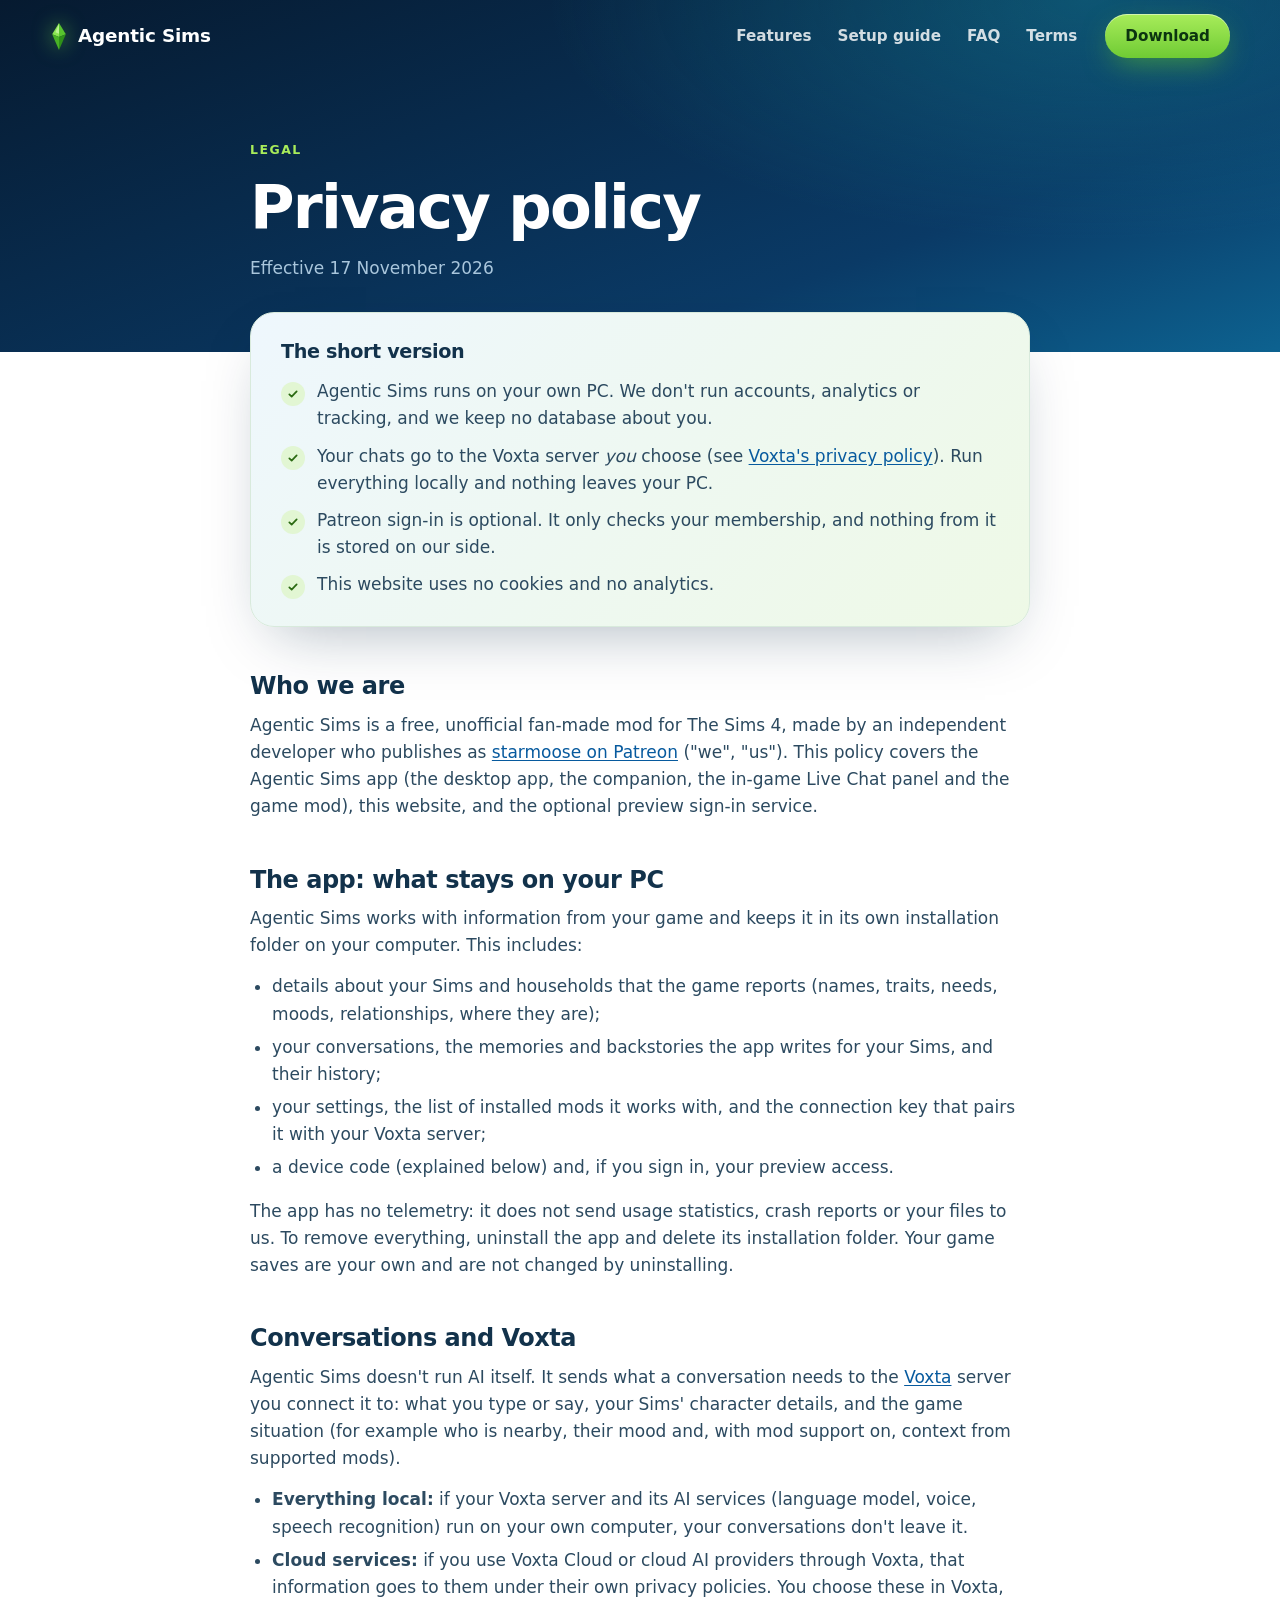
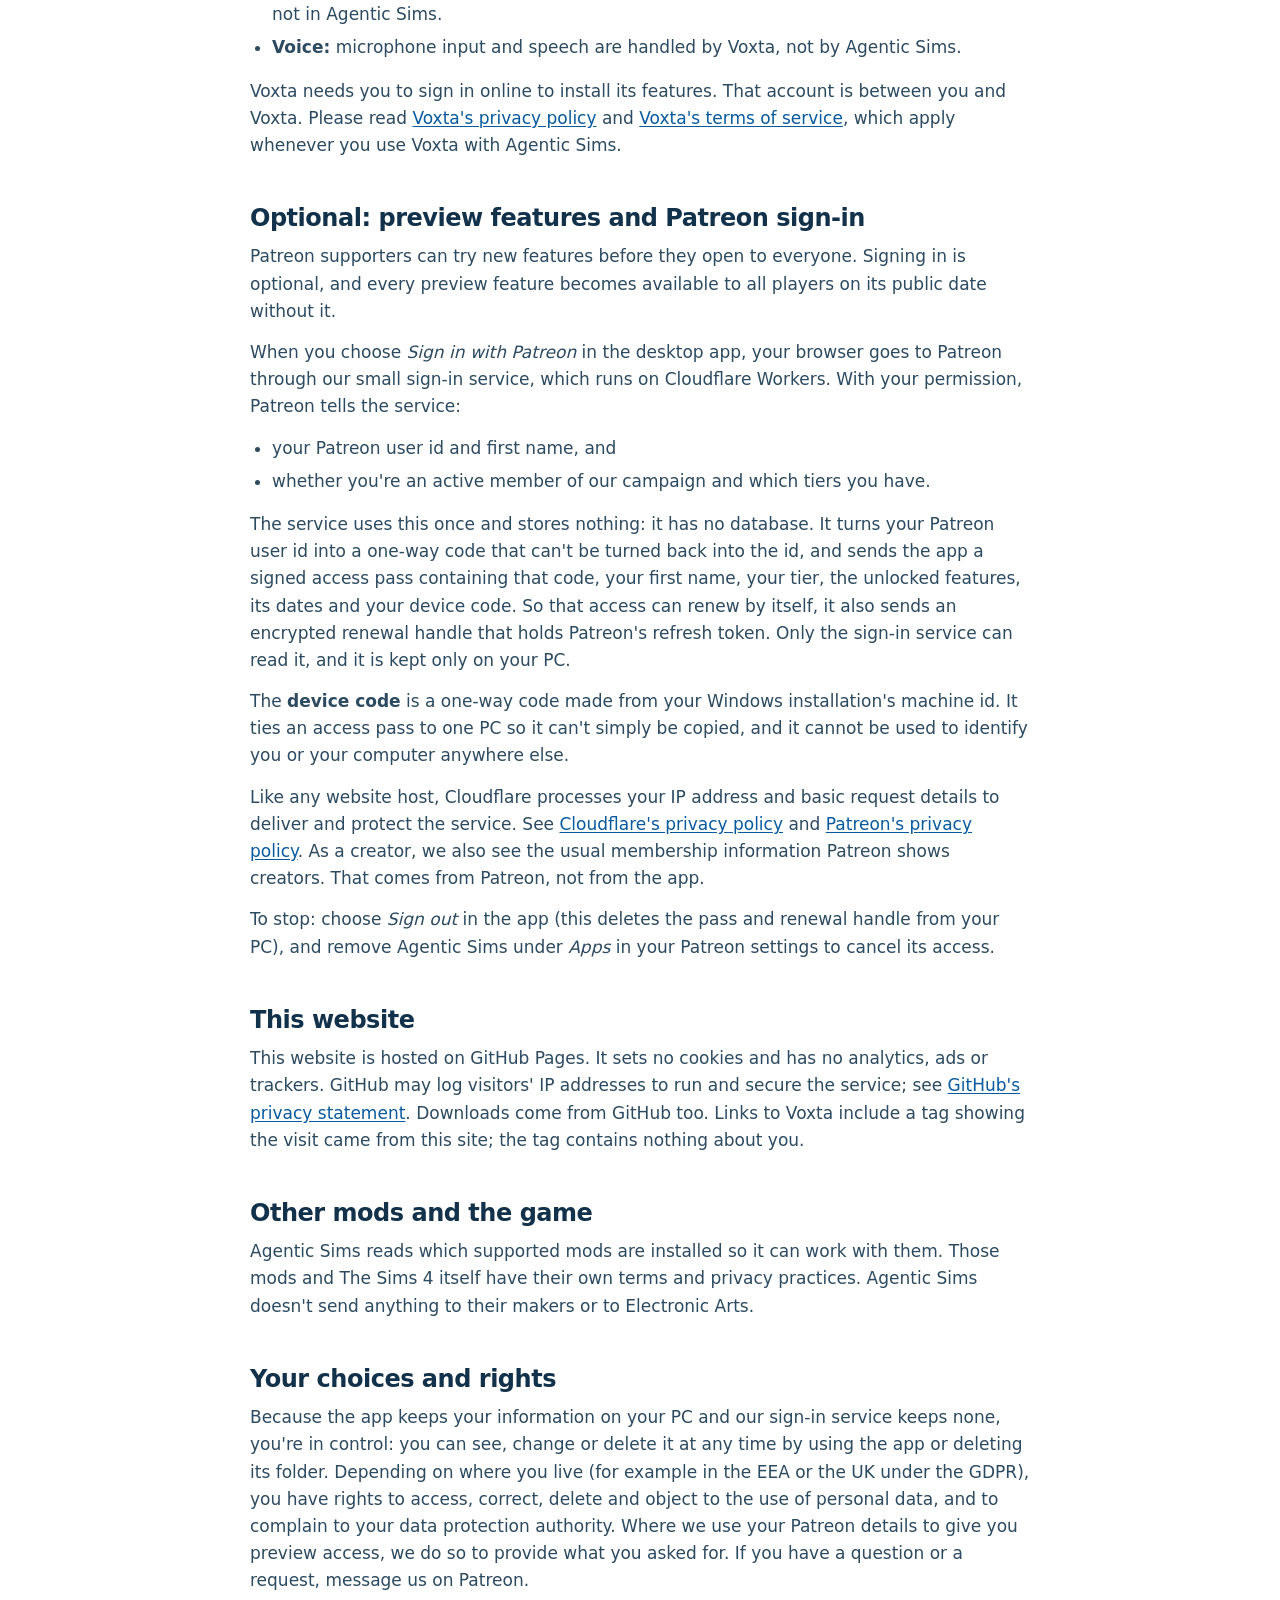
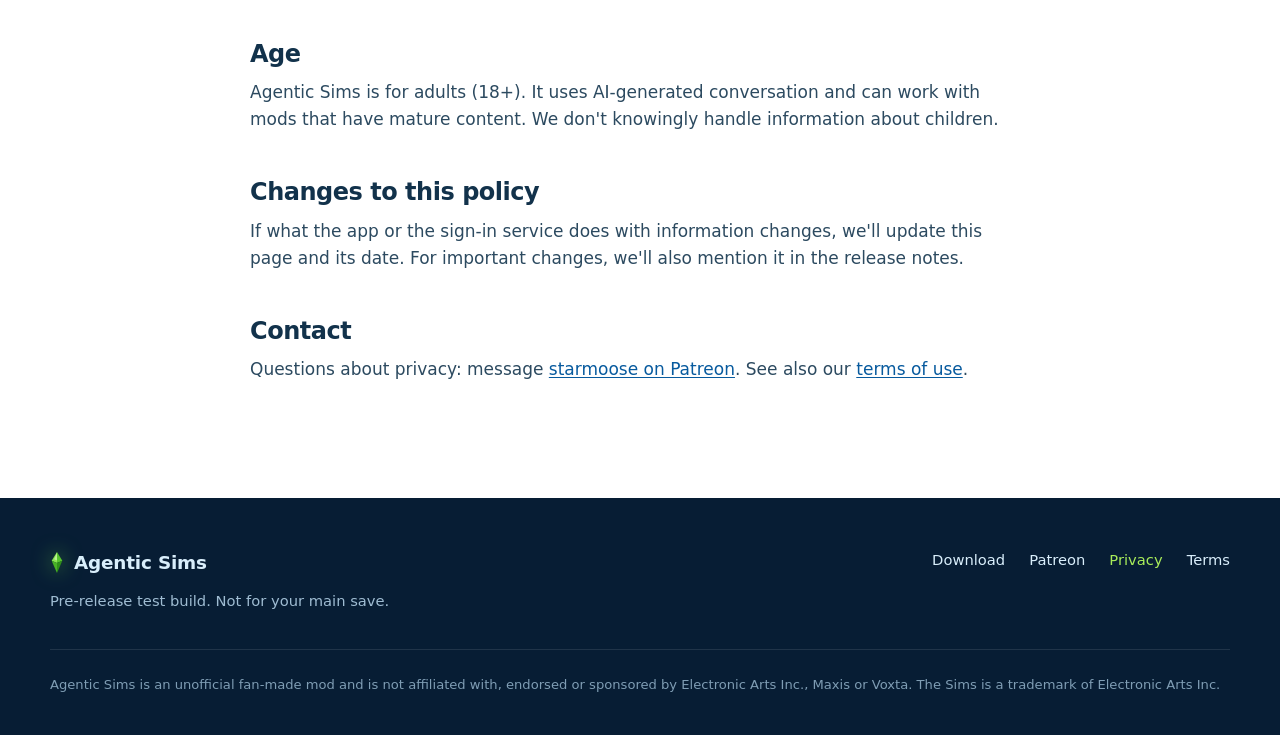
==== privacy.html @ 23221459 "Update website" ====
<!doctype html>
<html lang="en">
<head>
<meta charset="utf-8">
<meta name="viewport" content="width=device-width, initial-scale=1">
<title>Privacy policy · Agentic Sims</title>
<meta name="description" content="What Agentic Sims, its website and its optional Patreon sign-in do with your information. In short: the app runs on your PC and we keep no database about you.">
<meta name="theme-color" content="#082440">
<link rel="canonical" href="https://seeingterra.github.io/agentic-sims/privacy.html">
<link rel="icon" href="assets/gem.svg" type="image/svg+xml">
<link rel="stylesheet" href="styles.css?v=33a78b57ee">
<script src="script.js?v=b0cff33629" defer></script>
</head>
<body class="doc-page">
<a class="skip" href="#main">Skip to content</a>

<header class="nav scrolled" id="top">
 <div class="wrap nav-row">
  <a class="brand" href="./" aria-label="Agentic Sims home">
   <img src="assets/gem.svg" alt="" width="18" height="27">
   <span>Agentic Sims</span>
  </a>
  <nav aria-label="Sections">
   <a href="./#features">Features</a>
   <a href="./#download">Setup guide</a>
   <a href="./#faq">FAQ</a>
   <a href="terms.html">Terms</a>
  </nav>
  <a class="btn btn-hero btn-small" href="./#download">Download</a>
 </div>
</header>

<main id="main">
 <section class="doc-hero">
  <div class="wrap doc-wrap">
   <p class="eyebrow eyebrow-light">Legal</p>
   <h1>Privacy policy</h1>
   <p class="doc-meta">Effective 17 November 2026</p>
  </div>
 </section>

 <article class="wrap doc-wrap doc">
  <aside class="doc-summary">
   <h2>The short version</h2>
   <ul class="ticks">
    <li>Agentic Sims runs on your own PC. We don't run accounts, analytics or tracking, and we keep no database about you.</li>
    <li>Your chats go to the Voxta server <em>you</em> choose (see <a href="https://voxta.ai/privacy" rel="noopener" target="_blank">Voxta's privacy policy</a>). Run everything locally and nothing leaves your PC.</li>
    <li>Patreon sign-in is optional. It only checks your membership, and nothing from it is stored on our side.</li>
    <li>This website uses no cookies and no analytics.</li>
   </ul>
  </aside>

  <h2 id="who">Who we are</h2>
  <p>Agentic Sims is a free, unofficial fan-made mod for The Sims 4, made by an independent developer who publishes as <a href="https://www.patreon.com/starmoose/" rel="noopener">starmoose on Patreon</a> ("we", "us"). This policy covers the Agentic Sims app (the desktop app, the companion, the in-game Live Chat panel and the game mod), this website, and the optional preview sign-in service.</p>

  <h2 id="app">The app: what stays on your PC</h2>
  <p>Agentic Sims works with information from your game and keeps it in its own installation folder on your computer. This includes:</p>
  <ul>
   <li>details about your Sims and households that the game reports (names, traits, needs, moods, relationships, where they are);</li>
   <li>your conversations, the memories and backstories the app writes for your Sims, and their history;</li>
   <li>your settings, the list of installed mods it works with, and the connection key that pairs it with your Voxta server;</li>
   <li>a device code (explained below) and, if you sign in, your preview access.</li>
  </ul>
  <p>The app has no telemetry: it does not send usage statistics, crash reports or your files to us. To remove everything, uninstall the app and delete its installation folder. Your game saves are your own and are not changed by uninstalling.</p>

  <h2 id="voxta">Conversations and Voxta</h2>
  <p>Agentic Sims doesn't run AI itself. It sends what a conversation needs to the <a href="https://voxta.ai/?utm_source=agentic-sims&amp;utm_medium=referral&amp;utm_campaign=agentic-sims-site&amp;utm_content=privacy" rel="noopener" target="_blank">Voxta</a> server you connect it to: what you type or say, your Sims' character details, and the game situation (for example who is nearby, their mood and, with mod support on, context from supported mods).</p>
  <ul>
   <li><strong>Everything local:</strong> if your Voxta server and its AI services (language model, voice, speech recognition) run on your own computer, your conversations don't leave it.</li>
   <li><strong>Cloud services:</strong> if you use Voxta Cloud or cloud AI providers through Voxta, that information goes to them under their own privacy policies. You choose these in Voxta, not in Agentic Sims.</li>
   <li><strong>Voice:</strong> microphone input and speech are handled by Voxta, not by Agentic Sims.</li>
  </ul>
  <p>Voxta needs you to sign in online to install its features. That account is between you and Voxta. Please read <a href="https://voxta.ai/privacy" rel="noopener" target="_blank">Voxta's privacy policy</a> and <a href="https://voxta.ai/terms" rel="noopener" target="_blank">Voxta's terms of service</a>, which apply whenever you use Voxta with Agentic Sims.</p>

  <h2 id="previews">Optional: preview features and Patreon sign-in</h2>
  <p>Patreon supporters can try new features before they open to everyone. Signing in is optional, and every preview feature becomes available to all players on its public date without it.</p>
  <p>When you choose <em>Sign in with Patreon</em> in the desktop app, your browser goes to Patreon through our small sign-in service, which runs on Cloudflare Workers. With your permission, Patreon tells the service:</p>
  <ul>
   <li>your Patreon user id and first name, and</li>
   <li>whether you're an active member of our campaign and which tiers you have.</li>
  </ul>
  <p>The service uses this once and stores nothing: it has no database. It turns your Patreon user id into a one-way code that can't be turned back into the id, and sends the app a signed access pass containing that code, your first name, your tier, the unlocked features, its dates and your device code. So that access can renew by itself, it also sends an encrypted renewal handle that holds Patreon's refresh token. Only the sign-in service can read it, and it is kept only on your PC.</p>
  <p>The <strong>device code</strong> is a one-way code made from your Windows installation's machine id. It ties an access pass to one PC so it can't simply be copied, and it cannot be used to identify you or your computer anywhere else.</p>
  <p>Like any website host, Cloudflare processes your IP address and basic request details to deliver and protect the service. See <a href="https://www.cloudflare.com/privacypolicy/" rel="noopener" target="_blank">Cloudflare's privacy policy</a> and <a href="https://privacy.patreon.com/" rel="noopener" target="_blank">Patreon's privacy policy</a>. As a creator, we also see the usual membership information Patreon shows creators. That comes from Patreon, not from the app.</p>
  <p>To stop: choose <em>Sign out</em> in the app (this deletes the pass and renewal handle from your PC), and remove Agentic Sims under <em>Apps</em> in your Patreon settings to cancel its access.</p>

  <h2 id="website">This website</h2>
  <p>This website is hosted on GitHub Pages. It sets no cookies and has no analytics, ads or trackers. GitHub may log visitors' IP addresses to run and secure the service; see <a href="https://docs.github.com/site-policy/privacy-policies/github-general-privacy-statement" rel="noopener" target="_blank">GitHub's privacy statement</a>. Downloads come from GitHub too. Links to Voxta include a tag showing the visit came from this site; the tag contains nothing about you.</p>

  <h2 id="mods">Other mods and the game</h2>
  <p>Agentic Sims reads which supported mods are installed so it can work with them. Those mods and The Sims 4 itself have their own terms and privacy practices. Agentic Sims doesn't send anything to their makers or to Electronic Arts.</p>

  <h2 id="rights">Your choices and rights</h2>
  <p>Because the app keeps your information on your PC and our sign-in service keeps none, you're in control: you can see, change or delete it at any time by using the app or deleting its folder. Depending on where you live (for example in the EEA or the UK under the GDPR), you have rights to access, correct, delete and object to the use of personal data, and to complain to your data protection authority. Where we use your Patreon details to give you preview access, we do so to provide what you asked for. If you have a question or a request, message us on Patreon.</p>

  <h2 id="age">Age</h2>
  <p>Agentic Sims is for adults (18+). It uses AI-generated conversation and can work with mods that have mature content. We don't knowingly handle information about children.</p>

  <h2 id="changes">Changes to this policy</h2>
  <p>If what the app or the sign-in service does with information changes, we'll update this page and its date. For important changes, we'll also mention it in the release notes.</p>

  <h2 id="contact">Contact</h2>
  <p>Questions about privacy: message <a href="https://www.patreon.com/starmoose/" rel="noopener">starmoose on Patreon</a>. See also our <a href="terms.html">terms of use</a>.</p>
 </article>
</main>

<footer class="footer">
 <div class="wrap footer-row">
  <div>
   <a class="brand" href="./"><img src="assets/gem.svg" alt="" width="14" height="21"><span>Agentic Sims</span></a>
   <p>Pre-release test build. Not for your main save.</p>
  </div>
  <nav aria-label="Footer">
   <a href="./#download">Download</a>
   <a href="https://www.patreon.com/starmoose/" rel="noopener">Patreon</a>
   <a href="privacy.html" aria-current="page">Privacy</a>
   <a href="terms.html">Terms</a>
  </nav>
 </div>
 <p class="wrap legal">Agentic Sims is an unofficial fan-made mod and is not affiliated with, endorsed or sponsored by Electronic Arts Inc., Maxis or Voxta. The Sims is a trademark of Electronic Arts Inc.</p>
</footer>
</body>
</html>
---- styles.css ----
/* Agentic Sims landing page. Same palette as the app: night-sky blues, white cards, plumbob green for "go". */
:root {
  --night: #071d34;
  --deep: #0a3a66;
  --blue: #0b74c4;
  --blue-dark: #075a9e;
  --teal: #18a9b5;
  --green: #6fcb34;
  --green-light: #a8ec5a;
  --green-ink: #0c3410;
  --ink: #12324b;
  --muted: #4f6d83;
  --line: #d5e6f2;
  --cloud: #f3f8fc;
  --white: #ffffff;
  --radius: 24px;
  --shadow: 0 24px 60px -24px rgba(8, 36, 64, .35);
  --font: "Segoe UI Variable Text", "Segoe UI", system-ui, -apple-system, "Helvetica Neue", Arial, sans-serif;
  --display: "Segoe UI Variable Display", "Segoe UI", system-ui, -apple-system, "Helvetica Neue", Arial, sans-serif;
  color-scheme: light;
}

* { box-sizing: border-box; }
html { scroll-behavior: smooth; scroll-padding-top: 84px; }
body { margin: 0; font: 17px/1.6 var(--font); color: var(--ink); background: var(--white); -webkit-font-smoothing: antialiased; overflow-x: hidden; }
img { max-width: 100%; height: auto; display: block; }
a { color: var(--blue); }
h1, h2, h3 { font-family: var(--display); line-height: 1.1; margin: 0; letter-spacing: -.02em; text-wrap: balance; }
h2 { font-size: clamp(2rem, 4.2vw, 3.1rem); }
h3 { font-size: 1.2rem; letter-spacing: -.01em; }
p { margin: 0; }
code { font-size: .92em; background: #e6f0f8; padding: .1em .4em; border-radius: 6px; }
:focus-visible { outline: 3px solid #7cc4f2; outline-offset: 3px; border-radius: 8px; }

.wrap { width: min(1180px, 100% - 40px); margin-inline: auto; }
.skip { position: absolute; left: -999px; top: 8px; background: var(--white); padding: 8px 14px; border-radius: 10px; z-index: 100; }
.skip:focus { left: 12px; }

/* Buttons */
.btn { display: inline-flex; align-items: center; gap: 10px; padding: 15px 28px; border-radius: 999px; font-weight: 700; text-decoration: none; font-size: 1rem; transition: transform .18s ease, box-shadow .18s ease, background .18s ease; white-space: nowrap; }
.btn svg { width: 20px; height: 20px; fill: none; stroke: currentColor; stroke-width: 2.2; stroke-linecap: round; stroke-linejoin: round; }
.btn:hover { transform: translateY(-2px); }
.btn:active { transform: translateY(0) scale(.98); }
.btn-hero { background: linear-gradient(#a8ec5a, #6fcb34); color: var(--green-ink); box-shadow: 0 10px 30px -8px rgba(95, 192, 43, .7), inset 0 1px 0 rgba(255, 255, 255, .5); }
.btn-hero:hover { background: linear-gradient(#b9f46f, #7bd63e); box-shadow: 0 14px 36px -8px rgba(95, 192, 43, .85), inset 0 1px 0 rgba(255, 255, 255, .5); }
.btn-ghost { color: var(--white); background: rgba(255, 255, 255, .1); box-shadow: inset 0 0 0 1.5px rgba(255, 255, 255, .35); }
.btn-ghost:hover { background: rgba(255, 255, 255, .18); }
.btn-quiet { background: #e3f0fa; color: #0e5a8f; }
.btn-quiet:hover { background: #d0e6f7; }
.btn-patreon { background: linear-gradient(#0b74c4, #075a9e); color: var(--white); box-shadow: 0 10px 26px -10px rgba(11, 116, 196, .8); }
.btn-patreon:hover { background: linear-gradient(#0a69b3, #064e8a); }
.btn-small { padding: 10px 20px; font-size: .95rem; }

.eyebrow { text-transform: uppercase; letter-spacing: .12em; font-size: .78rem; font-weight: 700; color: var(--blue); margin-bottom: 14px; }
.eyebrow-light { color: var(--green-light); }

/* Navigation */
.nav { position: fixed; inset: 0 0 auto; z-index: 50; transition: background .25s ease, box-shadow .25s ease, backdrop-filter .25s ease; }
.nav-row { display: flex; align-items: center; gap: 28px; height: 72px; }
.brand { display: inline-flex; align-items: center; gap: 10px; color: var(--white); text-decoration: none; font-family: var(--display); font-weight: 700; font-size: 1.15rem; letter-spacing: -.01em; }
.brand img { filter: drop-shadow(0 0 10px rgba(124, 240, 74, .6)); }
.nav nav { display: flex; gap: 26px; margin-left: auto; }
.nav nav a { color: rgba(255, 255, 255, .82); text-decoration: none; font-weight: 600; font-size: .95rem; }
.nav nav a:hover { color: var(--white); }
.nav.scrolled { background: rgba(7, 29, 52, .82); backdrop-filter: blur(14px) saturate(1.4); box-shadow: 0 1px 0 rgba(255, 255, 255, .08); }

/* Night-sky sections */
.hero, .final, .section-night { position: relative; color: var(--white); background: radial-gradient(1200px 600px at 85% 10%, rgba(24, 169, 181, .32), transparent 60%), radial-gradient(900px 500px at 10% 100%, rgba(111, 203, 52, .14), transparent 60%), linear-gradient(160deg, #061a30 0%, #0a3a66 55%, #0d6290 100%); overflow: hidden; }
.stars { position: absolute; inset: 0; pointer-events: none; opacity: .55;
  background-image: radial-gradient(1.5px 1.5px at 20% 30%, #fff, transparent), radial-gradient(1px 1px at 70% 20%, #fff, transparent), radial-gradient(1.2px 1.2px at 40% 70%, #fff, transparent), radial-gradient(1px 1px at 85% 60%, #fff, transparent), radial-gradient(1.4px 1.4px at 10% 85%, #fff, transparent), radial-gradient(1px 1px at 55% 45%, #fff, transparent);
  background-size: 420px 420px; }

/* Hero */
.hero { padding: 150px 0 60px; }
.hero-grid { display: grid; grid-template-columns: 1fr 1.15fr; gap: 40px; align-items: center; position: relative; }
.hero h1 { font-size: clamp(2.8rem, 6.4vw, 5rem); letter-spacing: -.035em; line-height: 1.02; margin-bottom: 24px; }
.accent { background: linear-gradient(90deg, #b9f46f, #5ed3a8 60%, #3ec1e6); -webkit-background-clip: text; background-clip: text; color: transparent; }
.lede { font-size: 1.18rem; color: #cfe4f4; max-width: 34em; margin-bottom: 32px; }
.cta-row { display: flex; flex-wrap: wrap; gap: 14px; }
.cta-center { justify-content: center; }
.fine { margin-top: 18px; font-size: .9rem; color: #a9c6dc; }
.fine a { color: #d9eefb; }

.hero-art { position: relative; min-height: 520px; }
.halo { position: absolute; inset: 10% 0 0 20%; background: radial-gradient(closest-side, rgba(62, 193, 230, .45), transparent); filter: blur(30px); }
.hero-app { position: absolute; top: 40px; right: -60px; width: 100%; border-radius: 16px; box-shadow: 0 40px 80px -30px rgba(0, 0, 0, .7), 0 0 0 1px rgba(255, 255, 255, .08); transform: perspective(1600px) rotateY(-12deg) rotateX(4deg); transform-origin: left center; }
.hero-panel { position: absolute; left: 0; top: 0; width: 42%; filter: drop-shadow(0 30px 40px rgba(0, 12, 30, .55)); }
.float { animation: float 7s ease-in-out infinite; }
@keyframes float { 50% { transform: translateY(-12px); } }

.trust { display: grid; grid-template-columns: repeat(4, 1fr); gap: 1px; margin-top: 70px; background: rgba(255, 255, 255, .12); border-radius: 20px; overflow: hidden; }
.trust div { background: rgba(7, 29, 52, .55); backdrop-filter: blur(8px); padding: 22px 24px; }
.trust strong { display: block; font-family: var(--display); font-size: 1.05rem; margin-bottom: 4px; }
.trust span { color: #b7d2e6; font-size: .92rem; line-height: 1.45; display: block; }

/* Hero with a real in-game moment */
.hero-art-game { min-height: 0; display: grid; place-items: center; }
.hero-shot { position: relative; width: 118%; max-width: none; margin-right: -18%; border-radius: 18px; box-shadow: 0 40px 90px -30px rgba(0, 0, 0, .75), 0 0 0 1px rgba(255, 255, 255, .12); transform: perspective(1800px) rotateY(-9deg) rotateX(3deg); transform-origin: left center; }
.viewer img[src*="ingame-"] { border-radius: 14px; }
/* The chat panel arrives a moment after the game shot, then floats in front of it. */
.hero-panel-wrap { position: absolute; left: -6%; top: -14%; width: 34%; z-index: 2; opacity: 0; transform: translateY(26px) scale(.96);
  animation: panel-in .9s cubic-bezier(.2, .7, .2, 1) 1.1s forwards; }
.hero-panel-wrap .hero-panel { position: static; width: 100%; }
@keyframes panel-in { to { opacity: 1; transform: none; } }

/* Light sections */
.section { padding: 120px 0; position: relative; }
.section-tint { background: linear-gradient(180deg, var(--cloud), #eef7f1); }
.section-head { text-align: center; max-width: 760px; margin: 0 auto 60px; }
.section-sub { color: var(--muted); margin-top: 16px; font-size: 1.08rem; }
.section-night .section-head h2, .final h2 { color: var(--white); }

.split { display: grid; grid-template-columns: 1fr 1fr; gap: 80px; align-items: center; }
.split-copy h2 { margin-bottom: 20px; }
.split-copy > p { color: var(--muted); font-size: 1.1rem; margin-bottom: 26px; }
.ticks { list-style: none; padding: 0; margin: 0; display: grid; gap: 12px; }
.ticks li { position: relative; padding-left: 36px; }
.ticks li::before { content: ""; position: absolute; left: 0; top: .2em; width: 24px; height: 24px; border-radius: 50%; background: #e2f6d3 url("data:image/svg+xml,%3Csvg xmlns='http://www.w3.org/2000/svg' viewBox='0 0 24 24'%3E%3Cpath d='M6.5 12.5l3.5 3.5 7.5-8' fill='none' stroke='%232b6a12' stroke-width='2.6' stroke-linecap='round' stroke-linejoin='round'/%3E%3C/svg%3E") center/16px no-repeat; }

/* A soft, made-up world behind the panel screenshots (no game art). */
.world { position: absolute; inset: 0; border-radius: 32px; overflow: hidden;
  background: radial-gradient(60% 40% at 75% 18%, rgba(255, 236, 179, .9), transparent 70%), radial-gradient(120% 60% at 20% 100%, #79c26a 0 40%, transparent 41%), radial-gradient(110% 55% at 90% 105%, #5aa95c 0 42%, transparent 43%), linear-gradient(180deg, #8fd0f5 0%, #c5e8fb 55%, #e9f6e3 100%); box-shadow: var(--shadow); }
.stage { position: relative; display: grid; place-items: center; padding: 50px 30px; min-height: 640px; }
.stage-panel { position: relative; width: min(400px, 82%); filter: drop-shadow(0 30px 40px rgba(8, 36, 64, .35)); }
.stage-mini { position: absolute; width: min(400px, 80%); bottom: -26px; right: -10px; filter: drop-shadow(0 18px 24px rgba(8, 36, 64, .35)); }

/* Feature cards */
.cards { display: grid; grid-template-columns: repeat(3, 1fr); gap: 22px; }
.card { background: var(--white); border-radius: var(--radius); padding: 30px 28px; box-shadow: 0 18px 40px -26px rgba(11, 58, 94, .4); border: 1px solid #e3eef6; transition: transform .25s ease, box-shadow .25s ease; }
.card:hover { transform: translateY(-4px); box-shadow: 0 26px 50px -24px rgba(11, 58, 94, .45); }
.card h3 { margin: 18px 0 10px; }
.card p { color: var(--muted); font-size: .98rem; }
.icon { width: 52px; height: 52px; border-radius: 50%; display: grid; place-items: center; background: linear-gradient(135deg, #e0f0fb, #e2f6d3); }
.icon svg { width: 26px; height: 26px; fill: none; stroke: var(--blue); stroke-width: 1.9; stroke-linecap: round; stroke-linejoin: round; }

/* Tour */
.tour { display: grid; grid-template-columns: 240px 1fr; gap: 40px; align-items: start; }
.tabs { display: grid; gap: 6px; position: sticky; top: 100px; }
.tabs button { font: inherit; font-weight: 600; text-align: left; padding: 13px 18px; border-radius: 14px; border: 0; background: transparent; color: var(--muted); cursor: pointer; transition: background .2s, color .2s; }
.tabs button:hover { background: #e9f3fb; color: var(--ink); }
.tabs button[aria-selected="true"] { background: var(--white); color: #0a4f8f; box-shadow: 0 8px 22px -12px rgba(11, 58, 94, .5); }
/* Fixed height on wide screens so switching between tall and wide screenshots doesn't move the page. */
.viewer { position: relative; margin: 0; padding: 50px; height: 860px; display: grid; place-items: center; align-content: center; }
.viewer img { position: relative; transition: opacity .25s ease; filter: drop-shadow(0 30px 40px rgba(8, 36, 64, .35)); }
.viewer[data-kind="panel"] img { width: min(390px, 100%); }
.viewer[data-kind="app"] img { width: 100%; border-radius: 14px; }
.viewer[data-kind="app"] .world { background: linear-gradient(160deg, #0a3a66, #0d6290); }
.viewer figcaption { position: relative; margin-top: 24px; text-align: center; color: var(--ink); font-weight: 600; background: rgba(255, 255, 255, .88); padding: 10px 18px; border-radius: 999px; backdrop-filter: blur(6px); }
.viewer img.swap { opacity: 0; }

/* How it works */
.steps { list-style: none; padding: 0; margin: 0 0 60px; display: grid; grid-template-columns: repeat(3, 1fr); gap: 22px; }
.step { background: rgba(255, 255, 255, .07); border: 1px solid rgba(255, 255, 255, .12); border-radius: var(--radius); padding: 30px; backdrop-filter: blur(6px); }
.step h3 { margin: 18px 0 8px; }
.step p { color: #c4dbec; }
.num { width: 44px; height: 44px; border-radius: 50%; display: grid; place-items: center; font-weight: 800; font-size: 1.1rem; background: linear-gradient(#a8ec5a, #6fcb34); color: var(--green-ink); box-shadow: 0 0 24px rgba(124, 240, 74, .45); }
.how-shot { margin: 0 auto; max-width: 900px; }
.how-shot img { border-radius: 16px; box-shadow: 0 40px 80px -30px rgba(0, 0, 0, .7), 0 0 0 1px rgba(255, 255, 255, .1); }
.needs { max-width: 760px; margin: 50px auto 0; text-align: center; color: #c4dbec; }
.needs strong { color: var(--white); display: block; font-family: var(--display); font-size: 1.15rem; margin-bottom: 6px; }
.needs a { color: var(--green-light); }

/* Voxta setups */
.plans { display: grid; grid-template-columns: 1fr 1.25fr; gap: 24px; max-width: 980px; margin: 0 auto; align-items: stretch; }
.plan { border-radius: 28px; padding: 34px; background: var(--white); border: 1px solid #e3eef6; display: flex; flex-direction: column; gap: 14px; box-shadow: 0 18px 40px -28px rgba(11, 58, 94, .45); }
.plan h3 { font-size: 1.6rem; }
.plan .ticks { flex: 1; align-content: start; }
.plan .btn { align-self: flex-start; }
.plan-label { font-size: .74rem; font-weight: 800; letter-spacing: .12em; text-transform: uppercase; color: #0e5a8f; }
.plan-price { font-family: var(--display); font-size: 2rem; font-weight: 700; letter-spacing: -.02em; }
.plan-price span { font-size: 1rem; font-weight: 600; color: var(--muted); }
.plan-note { color: var(--muted); font-size: .95rem; }
.plan-best { border: 2px solid #8fc8ef; background: linear-gradient(160deg, #ffffff, #eef7ff 65%, #eefbe6); box-shadow: 0 30px 60px -30px rgba(11, 116, 196, .45); }
.plan-best .plan-label { color: #24560f; }
.compare-wrap { max-width: 980px; margin: 40px auto 0; overflow-x: auto; }
.compare { width: 100%; border-collapse: separate; border-spacing: 0; background: var(--white); border: 1px solid #e3eef6; border-radius: 20px; overflow: hidden; font-size: .97rem; }
.compare caption { text-align: left; font-family: var(--display); font-weight: 700; font-size: 1.15rem; padding: 0 4px 12px; }
.compare th, .compare td { padding: 14px 18px; text-align: left; vertical-align: top; border-bottom: 1px solid #edf3f8; }
.compare thead th { background: #f3f8fc; font-size: .82rem; letter-spacing: .08em; text-transform: uppercase; color: #0e5a8f; }
.compare tbody th { font-weight: 600; width: 36%; }
.compare td { color: var(--muted); }
.compare td:last-child { color: var(--ink); background: #f7fcf3; }
.compare tr:last-child th, .compare tr:last-child td { border-bottom: 0; }
.compare-note { margin-top: 14px; font-size: .88rem; color: var(--muted); }

/* Editions */
.editions { display: grid; grid-template-columns: 1fr 1fr; gap: 24px; max-width: 980px; margin: 0 auto; }
.edition { border-radius: 28px; padding: 38px; background: var(--cloud); border: 1px solid #e3eef6; display: flex; flex-direction: column; gap: 22px; }
.edition h3 { font-size: 1.6rem; display: flex; align-items: center; gap: 12px; }
.edition-sub { color: var(--muted); margin-top: -12px; }
.edition .ticks { flex: 1; align-content: start; }
.edition .btn { align-self: flex-start; }
.edition-premium { background: linear-gradient(160deg, #ffffff, #eef7ff 60%, #eefbe6); border: 1px solid #cfe6f6; box-shadow: var(--shadow); }
.tag { font-size: .72rem; font-family: var(--font); letter-spacing: .1em; text-transform: uppercase; background: #e3f0fa; color: #0e5a8f; padding: 4px 10px; border-radius: 999px; font-weight: 700; }
.support { max-width: 980px; margin: 30px auto 0; display: flex; gap: 18px; align-items: center; padding: 22px 28px; border-radius: 20px; background: #f7fbfe; border: 1px dashed #c8dfef; color: var(--muted); }
.support img { flex: none; filter: drop-shadow(0 0 8px rgba(124, 240, 74, .5)); }

/* Test-build status: amber, calm, impossible to miss. */
.status-pill { display: inline-flex; align-items: center; gap: 10px; margin-bottom: 22px; padding: 8px 16px 8px 10px; border-radius: 999px; background: rgba(255, 196, 77, .14); box-shadow: inset 0 0 0 1px rgba(255, 196, 77, .5); color: #ffe3a3; text-decoration: none; font-size: .92rem; line-height: 1.35; }
.status-pill strong { color: #ffd479; }
.status-pill svg { flex: none; width: 26px; height: 26px; padding: 5px; border-radius: 50%; background: #ffc44d; fill: none; stroke: #4a3200; stroke-width: 2.4; stroke-linecap: round; stroke-linejoin: round; }
.status-pill:hover { background: rgba(255, 196, 77, .22); }
.test-build { display: flex; gap: 20px; max-width: 980px; margin: 0 auto 40px; padding: 26px 30px; border-radius: 24px; background: #fff8e8; border: 1.5px solid #f0d49c; color: #5f4510; scroll-margin-top: 100px; }
.test-build-icon { flex: none; width: 48px; height: 48px; border-radius: 50%; display: grid; place-items: center; background: #ffc44d; }
.test-build-icon svg { width: 26px; height: 26px; fill: none; stroke: #4a3200; stroke-width: 2.2; stroke-linecap: round; stroke-linejoin: round; }
.test-build h3 { color: #4a3200; font-size: 1.3rem; margin-bottom: 8px; }
.test-build ul { margin: 14px 0 0; padding-left: 20px; display: grid; gap: 8px; }
.test-build code { background: #fbe7bd; }

/* Mod support */
.mod-grid { display: grid; grid-template-columns: 1fr 1fr; gap: 22px; }
.mod-card { background: var(--cloud); border: 1px solid #e3eef6; border-radius: var(--radius); padding: 32px; }
.mod-card h3 { margin: 14px 0 10px; font-size: 1.35rem; }
.mod-card > p { color: var(--muted); }
.mod-card-wide { grid-column: 1 / -1; background: linear-gradient(160deg, #ffffff, #eef7ff 60%, #eefbe6); box-shadow: var(--shadow); border-color: #cfe6f6; }
.mod-list { list-style: none; padding: 0; margin: 24px 0 0; display: grid; grid-template-columns: 1fr 1fr; gap: 12px; }
.mod-list li { background: var(--white); border: 1px solid #e3eef6; border-radius: 16px; padding: 16px 18px; display: grid; gap: 4px; align-content: start; }
.mod-list strong { display: flex; align-items: center; gap: 8px; flex-wrap: wrap; }
.mod-list span:not(.tag) { color: var(--muted); font-size: .95rem; }
.mod-note { margin-top: 18px; font-size: .88rem; color: var(--muted); }
.tag-free { background: #e2f6d3; color: #24560f; }
.tag-adult { background: #fde9e7; color: #86231e; letter-spacing: .04em; }

/* Download & setup guide */
.dl-grid { display: grid; grid-template-columns: 1fr 1.15fr 1fr; gap: 20px; align-items: stretch; }
.dl-card { position: relative; background: var(--white); border: 1px solid #e3eef6; border-radius: var(--radius); padding: 30px 28px; display: flex; flex-direction: column; gap: 12px; box-shadow: 0 18px 40px -28px rgba(11, 58, 94, .45); }
.dl-card h3 { font-size: 1.35rem; }
.dl-card p { color: var(--muted); flex: 1; }
.dl-main { border: 2px solid #9bdc66; box-shadow: 0 30px 60px -30px rgba(95, 192, 43, .55); }
.dl-voxta { background: linear-gradient(160deg, #ffffff, #eaf4fc); }
.dl-step { align-self: flex-start; font-size: .72rem; font-weight: 800; letter-spacing: .12em; text-transform: uppercase; color: #0e5a8f; background: #e3f0fa; padding: 4px 11px; border-radius: 999px; }
.dl-main .dl-step { background: #e2f6d3; color: #24560f; }
.dl-actions { display: flex; flex-wrap: wrap; align-items: center; gap: 10px 18px; margin-top: 6px; }
.link { font-weight: 600; text-decoration: none; }
.link:hover { text-decoration: underline; }

.guide { list-style: none; counter-reset: step; padding: 0; margin: 60px auto 0; max-width: 820px; display: grid; gap: 0; }
.guide > li { counter-increment: step; position: relative; padding: 0 0 34px 76px; }
.guide > li::before { content: counter(step); position: absolute; left: 0; top: -4px; width: 46px; height: 46px; border-radius: 50%; display: grid; place-items: center; font-weight: 800; font-size: 1.1rem; background: linear-gradient(#a8ec5a, #6fcb34); color: var(--green-ink); box-shadow: 0 6px 18px -6px rgba(95, 192, 43, .7); }
.guide > li::after { content: ""; position: absolute; left: 22px; top: 48px; bottom: 4px; width: 2px; background: linear-gradient(#b9e591, #d5e6f2); }
.guide > li:last-child { padding-bottom: 0; }
.guide > li:last-child::after { display: none; }
.guide h3 { margin-bottom: 6px; }
.guide p { color: var(--muted); }
.guide p + p { margin-top: 10px; }
.services { list-style: none; padding: 0; margin: 14px 0 0; display: grid; gap: 8px; }
.services li { display: grid; grid-template-columns: 118px 1fr; column-gap: 12px; row-gap: 2px; align-items: baseline; background: var(--white); border: 1px solid #e3eef6; border-radius: 14px; padding: 12px 16px; }
.services .tag { grid-row: span 2; justify-self: start; }
.services li > span:not(.tag) { grid-column: 2; color: var(--muted); font-size: .94rem; }
.tag-need { background: #e2f6d3; color: #24560f; }
.tag-rec { background: #e3f0fa; color: #0e5a8f; }
.tip { background: #fff8e8; border: 1px solid #f0dca8; color: #5f4510 !important; padding: 12px 16px; border-radius: 14px; font-size: .94rem; }
.guide-help { display: grid; grid-template-columns: repeat(3, 1fr); gap: 18px; margin-top: 56px; }
.guide-help > div { background: var(--white); border-radius: 20px; padding: 22px 24px; border: 1px solid #e3eef6; }
.guide-help h3 { font-size: 1.05rem; margin-bottom: 6px; }
.guide-help p { color: var(--muted); font-size: .95rem; }

/* FAQ */
.faq-wrap { max-width: 860px; }
.faq { display: grid; gap: 12px; }
.faq details { background: var(--white); border-radius: 18px; border: 1px solid #e3eef6; box-shadow: 0 10px 30px -24px rgba(11, 58, 94, .45); }
.faq summary { list-style: none; cursor: pointer; padding: 22px 60px 22px 26px; font-weight: 700; font-size: 1.06rem; position: relative; }
.faq summary::-webkit-details-marker { display: none; }
.faq summary::after { content: ""; position: absolute; right: 24px; top: 50%; width: 12px; height: 12px; border-right: 2.5px solid var(--blue); border-bottom: 2.5px solid var(--blue); transform: translateY(-70%) rotate(45deg); transition: transform .25s ease; }
.faq details[open] summary::after { transform: translateY(-30%) rotate(225deg); }
.faq details p { padding: 0 26px 24px; color: var(--muted); }

/* Final call and footer */
.final { padding: 130px 0; text-align: center; }
.final-inner { position: relative; }
.final-gem { margin: 0 auto 24px; filter: drop-shadow(0 0 24px rgba(124, 240, 74, .7)); }
.final h2 { font-size: clamp(2.4rem, 5vw, 3.8rem); margin-bottom: 14px; }
.final p { color: #cfe4f4; font-size: 1.15rem; margin-bottom: 34px; }
.footer { background: var(--night); color: #9fbcd2; padding: 50px 0 40px; font-size: .92rem; }
.footer-row { display: flex; justify-content: space-between; align-items: flex-start; gap: 30px; flex-wrap: wrap; }
.footer-row p { margin-top: 10px; }
.footer nav { display: flex; gap: 24px; }
.footer a { color: #d9eefb; text-decoration: none; }
.footer a:hover { text-decoration: underline; }
.legal { margin-top: 36px; padding-top: 24px; border-top: 1px solid rgba(255, 255, 255, .1); font-size: .82rem; color: #7f9db4; }
.footer nav { flex-wrap: wrap; row-gap: 10px; }
.footer a[aria-current="page"] { color: var(--green-light); }

/* Privacy policy and terms pages */
.doc-hero { position: relative; color: var(--white); padding: 140px 0 70px; background: radial-gradient(900px 400px at 85% 0%, rgba(24, 169, 181, .3), transparent 60%), linear-gradient(160deg, #061a30 0%, #0a3a66 70%, #0d6290 100%); }
.doc-hero h1 { font-size: clamp(2.4rem, 5.4vw, 3.8rem); letter-spacing: -.03em; }
.doc-meta { margin: 14px 0 0; color: #a9c6dc; }
.doc-wrap { width: min(780px, 100% - 40px); }
.doc { padding: 56px 0 100px; }
.doc h2 { font-size: 1.5rem; margin: 46px 0 12px; scroll-margin-top: 90px; }
.doc p, .doc li { color: #2c4a60; }
.doc p { margin: 0 0 14px; }
.doc ul:not(.ticks) { margin: 0 0 16px; padding-left: 1.3em; display: grid; gap: 6px; }
.doc a { color: var(--blue-dark); text-underline-offset: 2px; }
.doc-summary { background: linear-gradient(135deg, #eef7fd, #eef9e6); border: 1px solid #d8eadc; border-radius: var(--radius); padding: 28px 30px; margin: -96px 0 10px; position: relative; box-shadow: var(--shadow); }
.doc-summary h2 { margin: 0 0 16px; font-size: 1.2rem; }
.doc-summary .ticks { gap: 10px; }

/* Reveal on scroll (only when scripts run and motion is welcome) */
.js .reveal { opacity: 0; transform: translateY(24px); transition: opacity .7s ease, transform .7s cubic-bezier(.2, .7, .2, 1); }
.js .reveal.shown { opacity: 1; transform: none; }

@media (prefers-reduced-motion: reduce) {
  .hero-panel-wrap { animation: none; opacity: 1; transform: none; }
  html { scroll-behavior: auto; }
  .float { animation: none; }
  .js .reveal { opacity: 1; transform: none; transition: none; }
  .btn, .card { transition: none; }
}

/* Tablet */
@media (max-width: 980px) {
  .hero-grid, .split { grid-template-columns: 1fr; }
  .hero { padding-top: 120px; }
  .hero-art { min-height: 0; aspect-ratio: 1.25; margin-top: 10px; }
  .hero-app { right: 0; width: 88%; transform: none; top: 8%; left: 12%; }
  .hero-panel { width: 36%; }
  .trust { grid-template-columns: 1fr 1fr; }
  .cards { grid-template-columns: 1fr 1fr; }
  .tour { grid-template-columns: 1fr; }
  .viewer { height: auto; min-height: 0; }
  .tabs { position: static; display: flex; overflow-x: auto; gap: 6px; padding-bottom: 6px; scrollbar-width: none; }
  .tabs button { white-space: nowrap; flex: none; }
  .split { gap: 40px; }
  .plans { grid-template-columns: 1fr; }
  .hero-shot { width: 100%; margin-right: 0; transform: none; }
  .hero-panel-wrap { left: -2%; top: -10%; width: 30%; }
  .dl-grid { grid-template-columns: 1fr; }
  .mod-list, .guide-help { grid-template-columns: 1fr; }
}

/* Phone */
@media (max-width: 640px) {
  body { font-size: 16px; }
  .wrap { width: calc(100% - 32px); }
  .nav nav { display: none; }
  .nav-row { justify-content: space-between; }
  .hero h1 { font-size: 2.7rem; }
  .lede { font-size: 1.06rem; }
  .cta-row .btn { width: 100%; justify-content: center; }
  .trust, .cards, .steps, .editions, .mod-grid { grid-template-columns: 1fr; }
  .mod-card { padding: 24px; }
  .compare th, .compare td { padding: 10px; font-size: .88rem; }
  .plan { padding: 26px; }
  .test-build { flex-direction: column; padding: 22px; gap: 14px; }
  .test-build code { word-break: break-all; }
  .guide > li { padding-left: 62px; }
  .dl-actions .btn { width: 100%; justify-content: center; }
  .services li { grid-template-columns: 1fr; }
  .services .tag { grid-row: auto; margin-bottom: 4px; }
  .services li > span:not(.tag) { grid-column: 1; }
  .section { padding: 84px 0; }
  .section-head { margin-bottom: 40px; }
  .stage { min-height: 0; padding: 30px 16px 50px; }
  .stage-mini { right: 0; bottom: -10px; }
  .viewer { padding: 28px 16px; min-height: 0; }
  .edition { padding: 28px; }
  .support { flex-direction: column; text-align: center; }
  .faq summary { padding: 18px 52px 18px 20px; }
  .faq details p { padding: 0 20px 20px; }
  .doc-wrap { width: calc(100% - 32px); }
  .doc-hero { padding: 110px 0 80px; }
  .doc-summary { padding: 22px 20px; margin-top: -64px; }
  .doc h2 { font-size: 1.3rem; }
}
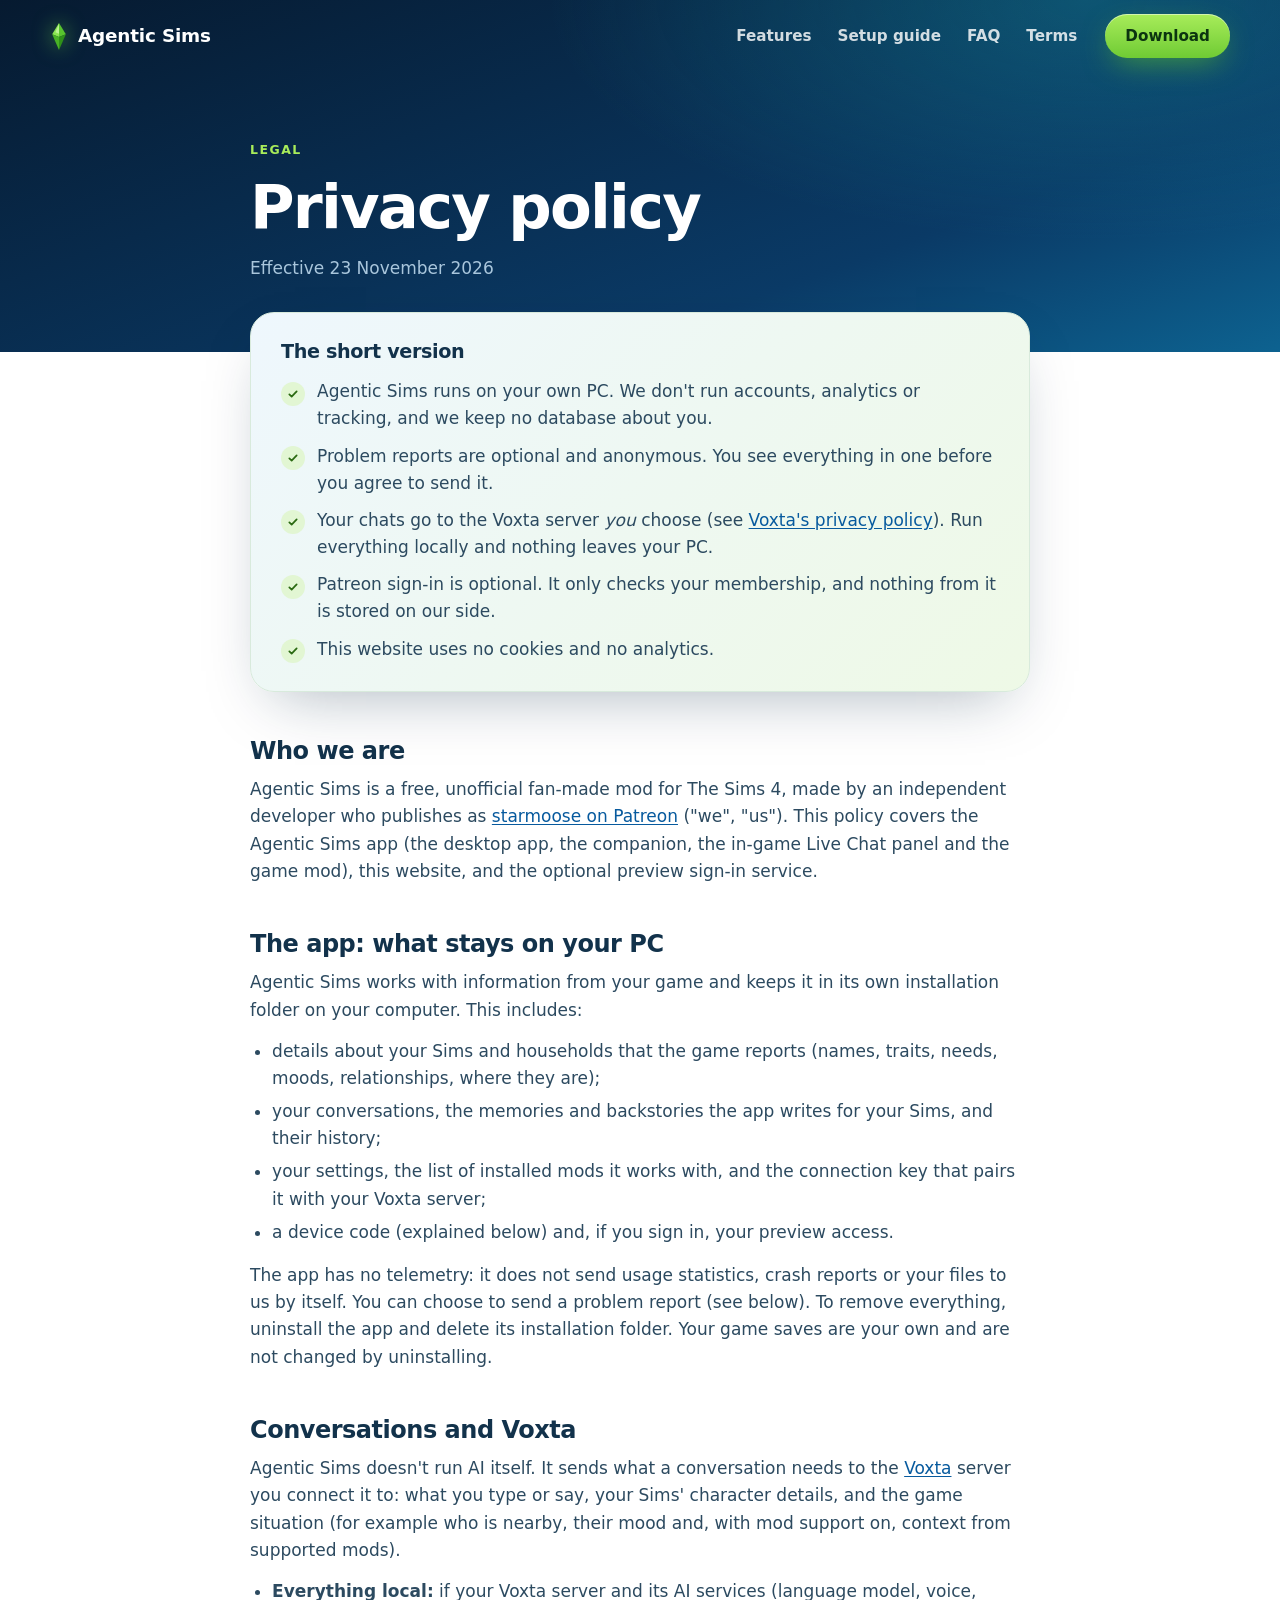
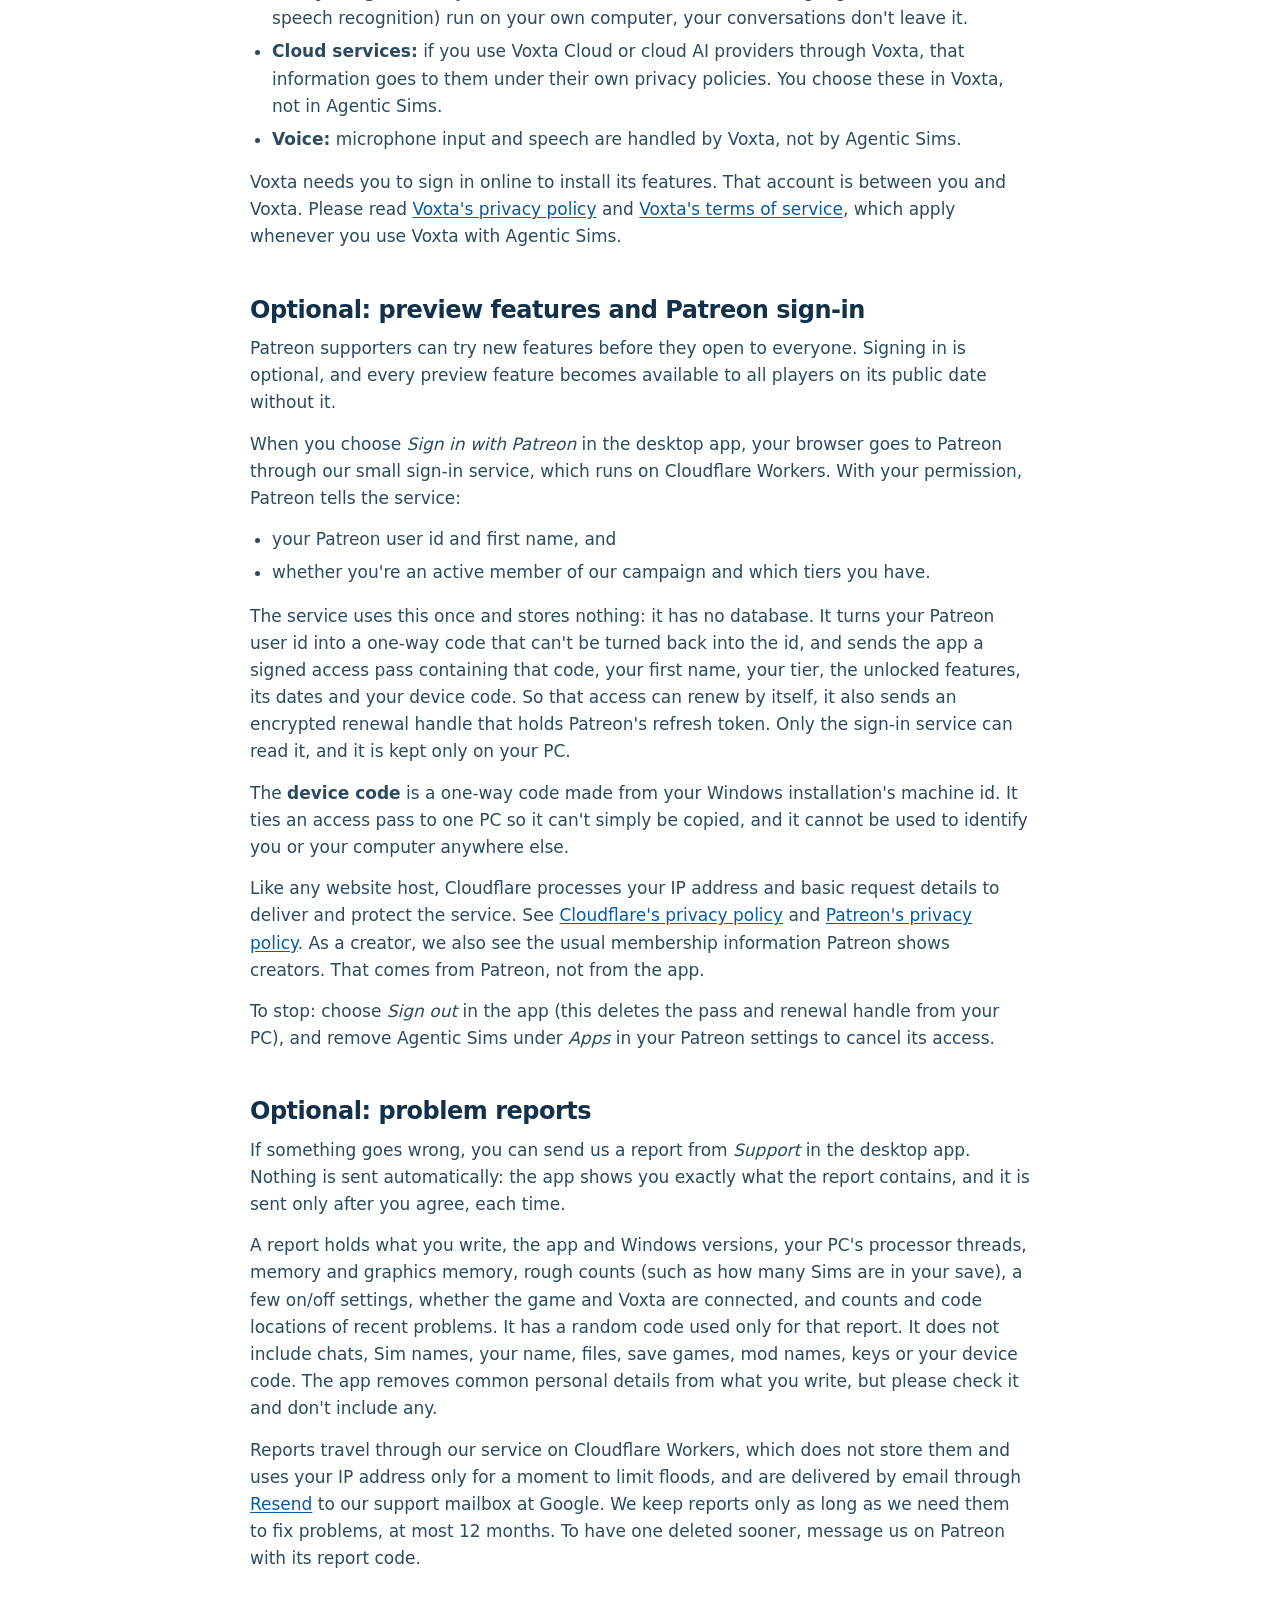
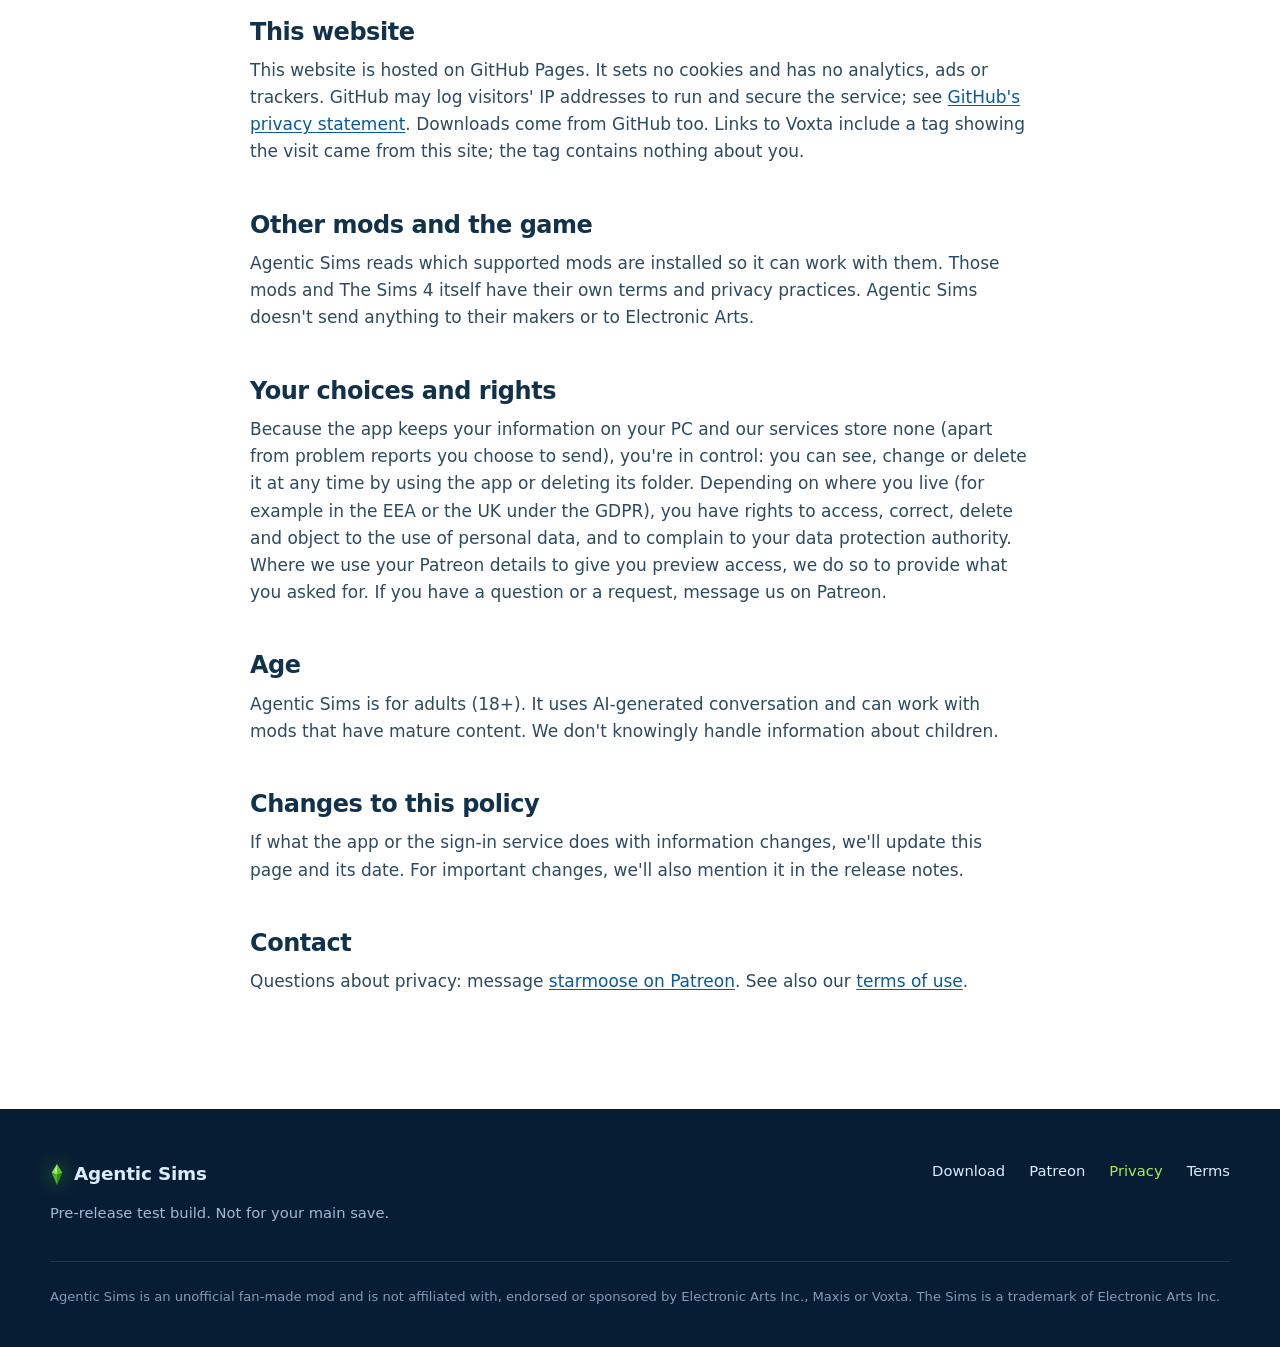
==== commit 7b9cbe23: "Update website" ====
--- a/privacy.html
+++ b/privacy.html
@@ -8,7 +8,7 @@
 <meta name="theme-color" content="#082440">
 <link rel="canonical" href="https://seeingterra.github.io/agentic-sims/privacy.html">
 <link rel="icon" href="assets/gem.svg" type="image/svg+xml">
-<link rel="stylesheet" href="styles.css?v=33a78b57ee">
+<link rel="stylesheet" href="styles.css?v=1fb6413fc3">
 <script src="script.js?v=b0cff33629" defer></script>
 </head>
 <body class="doc-page">
@@ -35,7 +35,7 @@
   <div class="wrap doc-wrap">
    <p class="eyebrow eyebrow-light">Legal</p>
    <h1>Privacy policy</h1>
-   <p class="doc-meta">Effective 17 November 2026</p>
+   <p class="doc-meta">Effective 23 November 2026</p>
   </div>
  </section>
 
@@ -44,6 +44,7 @@
    <h2>The short version</h2>
    <ul class="ticks">
     <li>Agentic Sims runs on your own PC. We don't run accounts, analytics or tracking, and we keep no database about you.</li>
+    <li>Problem reports are optional and anonymous. You see everything in one before you agree to send it.</li>
     <li>Your chats go to the Voxta server <em>you</em> choose (see <a href="https://voxta.ai/privacy" rel="noopener" target="_blank">Voxta's privacy policy</a>). Run everything locally and nothing leaves your PC.</li>
     <li>Patreon sign-in is optional. It only checks your membership, and nothing from it is stored on our side.</li>
     <li>This website uses no cookies and no analytics.</li>
@@ -61,7 +62,7 @@
    <li>your settings, the list of installed mods it works with, and the connection key that pairs it with your Voxta server;</li>
    <li>a device code (explained below) and, if you sign in, your preview access.</li>
   </ul>
-  <p>The app has no telemetry: it does not send usage statistics, crash reports or your files to us. To remove everything, uninstall the app and delete its installation folder. Your game saves are your own and are not changed by uninstalling.</p>
+  <p>The app has no telemetry: it does not send usage statistics, crash reports or your files to us by itself. You can choose to send a problem report (see below). To remove everything, uninstall the app and delete its installation folder. Your game saves are your own and are not changed by uninstalling.</p>
 
   <h2 id="voxta">Conversations and Voxta</h2>
   <p>Agentic Sims doesn't run AI itself. It sends what a conversation needs to the <a href="https://voxta.ai/?utm_source=agentic-sims&amp;utm_medium=referral&amp;utm_campaign=agentic-sims-site&amp;utm_content=privacy" rel="noopener" target="_blank">Voxta</a> server you connect it to: what you type or say, your Sims' character details, and the game situation (for example who is nearby, their mood and, with mod support on, context from supported mods).</p>
@@ -84,6 +85,11 @@
   <p>Like any website host, Cloudflare processes your IP address and basic request details to deliver and protect the service. See <a href="https://www.cloudflare.com/privacypolicy/" rel="noopener" target="_blank">Cloudflare's privacy policy</a> and <a href="https://privacy.patreon.com/" rel="noopener" target="_blank">Patreon's privacy policy</a>. As a creator, we also see the usual membership information Patreon shows creators. That comes from Patreon, not from the app.</p>
   <p>To stop: choose <em>Sign out</em> in the app (this deletes the pass and renewal handle from your PC), and remove Agentic Sims under <em>Apps</em> in your Patreon settings to cancel its access.</p>
 
+  <h2 id="reports">Optional: problem reports</h2>
+  <p>If something goes wrong, you can send us a report from <em>Support</em> in the desktop app. Nothing is sent automatically: the app shows you exactly what the report contains, and it is sent only after you agree, each time.</p>
+  <p>A report holds what you write, the app and Windows versions, your PC's processor threads, memory and graphics memory, rough counts (such as how many Sims are in your save), a few on/off settings, whether the game and Voxta are connected, and counts and code locations of recent problems. It has a random code used only for that report. It does not include chats, Sim names, your name, files, save games, mod names, keys or your device code. The app removes common personal details from what you write, but please check it and don't include any.</p>
+  <p>Reports travel through our service on Cloudflare Workers, which does not store them and uses your IP address only for a moment to limit floods, and are delivered by email through <a href="https://resend.com/legal/privacy-policy" rel="noopener" target="_blank">Resend</a> to our support mailbox at Google. We keep reports only as long as we need them to fix problems, at most 12 months. To have one deleted sooner, message us on Patreon with its report code.</p>
+
   <h2 id="website">This website</h2>
   <p>This website is hosted on GitHub Pages. It sets no cookies and has no analytics, ads or trackers. GitHub may log visitors' IP addresses to run and secure the service; see <a href="https://docs.github.com/site-policy/privacy-policies/github-general-privacy-statement" rel="noopener" target="_blank">GitHub's privacy statement</a>. Downloads come from GitHub too. Links to Voxta include a tag showing the visit came from this site; the tag contains nothing about you.</p>
 
@@ -91,7 +97,7 @@
   <p>Agentic Sims reads which supported mods are installed so it can work with them. Those mods and The Sims 4 itself have their own terms and privacy practices. Agentic Sims doesn't send anything to their makers or to Electronic Arts.</p>
 
   <h2 id="rights">Your choices and rights</h2>
-  <p>Because the app keeps your information on your PC and our sign-in service keeps none, you're in control: you can see, change or delete it at any time by using the app or deleting its folder. Depending on where you live (for example in the EEA or the UK under the GDPR), you have rights to access, correct, delete and object to the use of personal data, and to complain to your data protection authority. Where we use your Patreon details to give you preview access, we do so to provide what you asked for. If you have a question or a request, message us on Patreon.</p>
+  <p>Because the app keeps your information on your PC and our services store none (apart from problem reports you choose to send), you're in control: you can see, change or delete it at any time by using the app or deleting its folder. Depending on where you live (for example in the EEA or the UK under the GDPR), you have rights to access, correct, delete and object to the use of personal data, and to complain to your data protection authority. Where we use your Patreon details to give you preview access, we do so to provide what you asked for. If you have a question or a request, message us on Patreon.</p>
 
   <h2 id="age">Age</h2>
   <p>Agentic Sims is for adults (18+). It uses AI-generated conversation and can work with mods that have mature content. We don't knowingly handle information about children.</p>
--- a/styles.css
+++ b/styles.css
@@ -222,6 +222,13 @@
 .tag-adult { background: #fde9e7; color: #86231e; letter-spacing: .04em; }
 
 /* Download & setup guide */
+.release-highlights { background: var(--white); border: 1px solid var(--line); border-radius: var(--radius); padding: clamp(22px, 4vw, 32px); margin-bottom: 28px; }
+.release-highlights .eyebrow { margin-bottom: 10px; }
+.release-highlights h3 { font-size: clamp(1.35rem, 3vw, 1.65rem); }
+.release-highlights ul { margin: 18px 0 12px; padding-left: 22px; }
+.release-highlights li { margin-bottom: 10px; }
+.release-highlights p:not(.eyebrow) { color: var(--muted); font-size: .94rem; }
+.release-highlights .link { white-space: normal; overflow-wrap: anywhere; }
 .dl-grid { display: grid; grid-template-columns: 1fr 1.15fr 1fr; gap: 20px; align-items: stretch; }
 .dl-card { position: relative; background: var(--white); border: 1px solid #e3eef6; border-radius: var(--radius); padding: 30px 28px; display: flex; flex-direction: column; gap: 12px; box-shadow: 0 18px 40px -28px rgba(11, 58, 94, .45); }
 .dl-card h3 { font-size: 1.35rem; }
@@ -363,3 +370,72 @@
   .doc-summary { padding: 22px 20px; margin-top: -64px; }
   .doc h2 { font-size: 1.3rem; }
 }
+
+
+/* 0.3.18 splash: full-bleed, cinematic, launcher-style */
+.splash { position: relative; isolation: isolate; overflow: hidden; min-height: min(92vh, 860px); display: grid; align-items: center; color: #fff; background: var(--night); }
+.splash-bg { position: absolute; inset: 0; width: 100%; height: 100%; object-fit: cover; z-index: -3; transform: scale(1.08); animation: splash-drift 24s ease-in-out infinite alternate; }
+.splash-shade { position: absolute; inset: 0; z-index: -2; background: linear-gradient(90deg, rgba(7,29,52,.96) 0%, rgba(7,29,52,.82) 42%, rgba(7,29,52,.25) 100%), linear-gradient(0deg, rgba(7,29,52,.9) 0%, transparent 40%); }
+.splash-glow { position: absolute; z-index: -1; width: 720px; height: 720px; left: -180px; top: -200px; border-radius: 50%; background: radial-gradient(circle, rgba(168,236,90,.28), transparent 65%); filter: blur(10px); animation: splash-pulse 6s ease-in-out infinite; }
+.splash-inner { padding: 110px 0 90px; max-width: 1180px; }
+.splash-gem img { width: 64px; height: auto; filter: drop-shadow(0 0 26px rgba(124,240,74,.75)); animation: splash-bob 3.2s ease-in-out infinite; }
+.splash-tag { display: inline-flex; gap: 12px; align-items: center; margin: 18px 0 14px; font-size: .82rem; font-weight: 800; letter-spacing: .14em; text-transform: uppercase; color: #bfe6ff; }
+.splash-tag span { background: linear-gradient(180deg, var(--green-light), var(--green)); color: var(--green-ink); padding: 5px 12px; border-radius: 999px; letter-spacing: .08em; box-shadow: 0 0 24px rgba(124,240,74,.45); }
+.splash-title { margin: 0; font-size: clamp(2.6rem, 7vw, 5.6rem); line-height: .98; letter-spacing: -.03em; font-weight: 800; background: linear-gradient(180deg, #fff 30%, #cfe9ff); -webkit-background-clip: text; background-clip: text; color: transparent; text-shadow: 0 10px 40px rgba(0,0,0,.35); max-width: 14ch; }
+.splash-lead { max-width: 560px; font-size: 1.15rem; color: #dcefFB; margin: 22px 0 22px; }
+.splash-pills { display: flex; flex-wrap: wrap; gap: 10px; padding: 0; margin: 0 0 30px; list-style: none; max-width: 620px; }
+.splash-pills li { padding: 8px 16px; border-radius: 999px; background: rgba(255,255,255,.1); border: 1px solid rgba(255,255,255,.22); backdrop-filter: blur(6px); font-weight: 700; font-size: .92rem; }
+.splash-cta { display: flex; flex-wrap: wrap; gap: 14px; }
+.splash-ghost { background: rgba(255,255,255,.12); color: #fff; border: 1px solid rgba(255,255,255,.35); backdrop-filter: blur(6px); }
+.splash-ghost:hover { background: rgba(255,255,255,.22); transform: translateY(-2px); }
+.splash-note { margin-top: 18px; font-size: .9rem; color: #9cc7e4; }
+@keyframes splash-drift { from { transform: scale(1.08) translate(0,0); } to { transform: scale(1.16) translate(-2%, -1%); } }
+@keyframes splash-pulse { 0%,100% { opacity: .7; } 50% { opacity: 1; } }
+@keyframes splash-bob { 0%,100% { transform: translateY(-6px); } 50% { transform: translateY(6px); } }
+@media (max-width: 720px) { .splash-inner { padding: 80px 16px 60px; } .splash-shade { background: linear-gradient(0deg, rgba(7,29,52,.96) 30%, rgba(7,29,52,.6) 100%); } .splash-cta .btn { width: 100%; justify-content: center; } }
+@media (prefers-reduced-motion: reduce) { .splash-bg, .splash-glow, .splash-gem img { animation: none; } }
+
+
+/* Feature news (below the hero): what's new, launcher style but contained */
+.feature-news { padding: 36px 0 12px; }
+.feature-news-card { display: grid; grid-template-columns: 1.15fr 1fr; gap: 36px; align-items: center; background: linear-gradient(135deg, #071d34 0%, #0a4a86 60%, #127f7a 100%); color: #fff; border-radius: 28px; padding: 28px; box-shadow: 0 24px 60px rgba(7,29,52,.28); position: relative; overflow: hidden; }
+.feature-news-card::before { content: ""; position: absolute; width: 520px; height: 520px; right: -160px; top: -220px; border-radius: 50%; background: radial-gradient(circle, rgba(168,236,90,.22), transparent 65%); pointer-events: none; }
+.feature-news-shot { margin: 0; border-radius: 20px; overflow: hidden; border: 2px solid rgba(255,255,255,.25); box-shadow: 0 16px 40px rgba(0,0,0,.35); }
+.feature-news-shot img { display: block; width: 100%; height: auto; }
+.feature-news-copy h2 { margin: 6px 0 12px; font-size: clamp(1.9rem, 4vw, 2.8rem); line-height: 1.05; letter-spacing: -.02em; color: #fff; }
+.feature-news-copy p { color: #dceffb; }
+.feature-news-copy .splash-tag { margin: 0; }
+.feature-news-ghost { background: rgba(255,255,255,.12); color: #fff; border: 1px solid rgba(255,255,255,.35); }
+.feature-news-ghost:hover { background: rgba(255,255,255,.22); transform: translateY(-2px); }
+.feature-news-note { font-size: .9rem; color: #9cc7e4 !important; margin-top: 14px; }
+@media (max-width: 860px) { .feature-news-card { grid-template-columns: 1fr; padding: 18px; gap: 20px; } .feature-news .splash-cta .btn { width: 100%; justify-content: center; } }
+
+
+/* Roadmap: long-term plans, honest tags, one supporter call to action */
+.roadmap { padding: 64px 0 40px; }
+.rm-head { max-width: 760px; margin-bottom: 28px; }
+.rm-head h2 { margin: 6px 0 10px; font-size: clamp(1.9rem, 4vw, 2.6rem); letter-spacing: -.02em; }
+.rm-lead { color: var(--muted, #557389); font-size: 1.08rem; }
+.rm-grid { display: grid; grid-template-columns: repeat(3, 1fr); gap: 20px; }
+.rm-col { background: #fff; border: 1px solid #d6e8f5; border-radius: 22px; padding: 22px 20px 10px; box-shadow: 0 12px 34px rgba(11,58,94,.08); }
+.rm-col-head { display: grid; grid-template-columns: auto 1fr; column-gap: 10px; align-items: center; margin-bottom: 8px; }
+.rm-col-head h3 { margin: 0; font-size: 1.25rem; }
+.rm-col-head p { grid-column: 2; margin: 2px 0 0; font-size: .9rem; color: var(--muted, #557389); }
+.rm-dot { width: 12px; height: 12px; border-radius: 50%; grid-row: 1; }
+.rm-now .rm-dot { background: var(--green, #6fcb34); box-shadow: 0 0 0 5px rgba(111,203,52,.2); }
+.rm-next .rm-dot { background: var(--blue, #0b74c4); box-shadow: 0 0 0 5px rgba(11,116,196,.18); }
+.rm-later .rm-dot { background: #9b7be8; box-shadow: 0 0 0 5px rgba(155,123,232,.2); }
+.rm-col ul { list-style: none; margin: 0; padding: 0; }
+.rm-col li { padding: 12px 0; border-top: 1px solid #e3eef6; }
+.rm-item-head { display: flex; flex-wrap: wrap; gap: 8px; align-items: center; }
+.rm-item-head strong { font-size: 1.02rem; }
+.rm-col li p { margin: 4px 0 0; font-size: .93rem; color: #3b607b; line-height: 1.5; }
+.rm-tag { font-size: .72rem; font-weight: 800; letter-spacing: .02em; padding: 3px 9px; border-radius: 999px; white-space: nowrap; }
+.rm-free { background: #e6f6d9; color: #24560f; }
+.rm-ea { background: #fff1d6; color: #7a4d00; }
+.rm-new { background: #dcebff; color: #0a4f8f; }
+.rm-cta { margin-top: 24px; display: flex; flex-wrap: wrap; gap: 16px; align-items: center; justify-content: space-between; background: linear-gradient(135deg, #071d34 0%, #0a4a86 60%, #127f7a 100%); color: #fff; border-radius: 22px; padding: 20px 24px; }
+.rm-cta div { font-size: 1.05rem; color: #dceffb; }
+.rm-cta strong { color: #fff; }
+.rm-note { margin-top: 12px; font-size: .88rem; color: var(--muted, #557389); }
+@media (max-width: 960px) { .rm-grid { grid-template-columns: 1fr; } .rm-cta .btn { width: 100%; justify-content: center; } }
